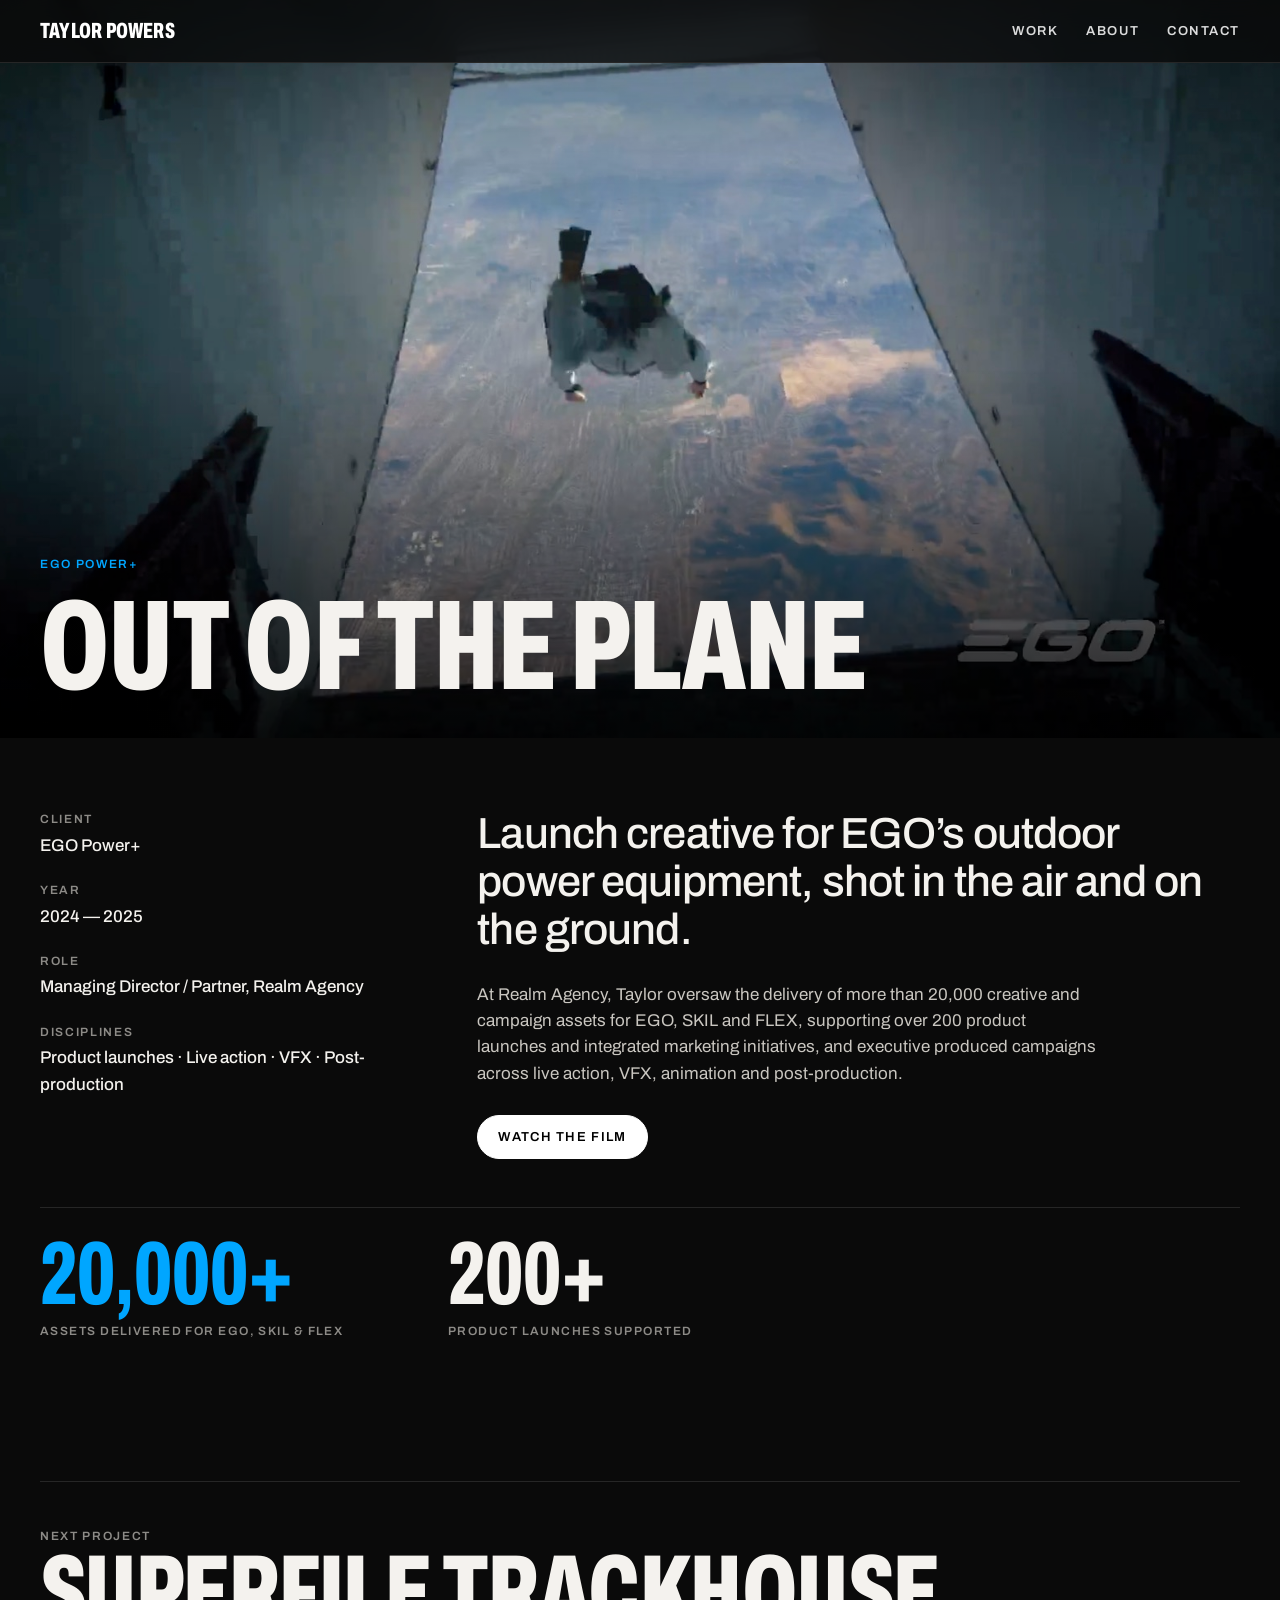
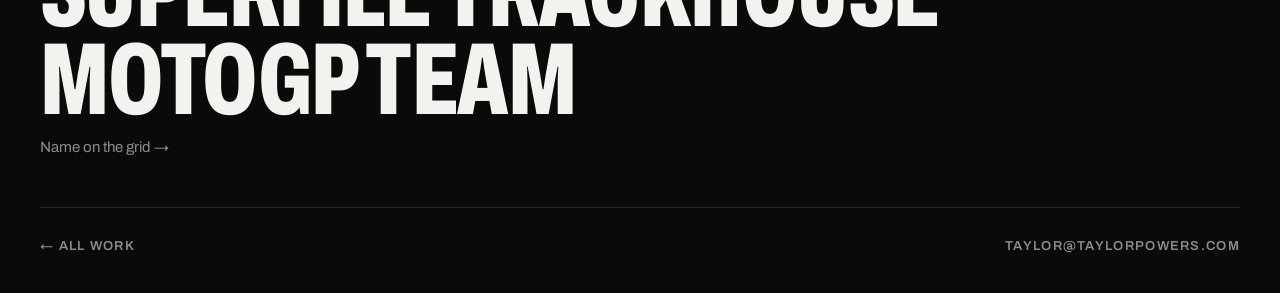
==== work/ego/index.html @ 2066bc78 "Case-study pages, logo wall, portrait, intro and share card" ====
<!doctype html>
<html lang="en">
<head>
<meta charset="utf-8">
<meta name="viewport" content="width=device-width, initial-scale=1, viewport-fit=cover">
<title>EGO Power+ — Out of the plane · Taylor Powers</title>
<meta name="description" content="Launch creative for EGO’s outdoor power equipment, shot in the air and on the ground.">
<meta property="og:title" content="EGO Power+ — Out of the plane">
<meta property="og:description" content="Launch creative for EGO’s outdoor power equipment, shot in the air and on the ground.">
<meta property="og:image" content="https://taylorpowers.com/assets/clips/ego.jpg">
<meta property="og:url" content="https://taylorpowers.com/work/ego/">
<meta name="twitter:card" content="summary_large_image">
<meta name="theme-color" content="#0a0a0a">
<link rel="icon" href="/assets/favicon.svg">
<link rel="preconnect" href="https://fonts.googleapis.com">
<link rel="preconnect" href="https://fonts.gstatic.com" crossorigin>
<link rel="stylesheet" href="https://fonts.googleapis.com/css2?family=Archivo:wdth,wght@62..125,100..900&display=swap">
<link rel="stylesheet" href="/assets/site.css?v=13">
</head>
<body class="case-page">
<header class="bar solid" id="bar">
  <a class="mark" href="/">Taylor Powers</a>
  <nav aria-label="Main"><a href="/#work">Work</a><a href="/#about">About</a><a href="/#contact">Contact</a></nav>
</header>
<main>
  <section class="case-hero">
    <video class="case-hero-media" autoplay muted loop playsinline poster="/assets/clips/ego.jpg" aria-hidden="true"><source src="/assets/clips/ego.mp4" type="video/mp4"></video>
    <div class="case-hero-shade" aria-hidden="true"></div>
    <div class="case-hero-copy">
      <p class="kick accent">EGO Power+</p>
      <h1 class="display">Out of the plane</h1>
    </div>
  </section>
  <section class="case-body">
    <dl class="case-meta">
      <div><dt>Client</dt><dd>EGO Power+</dd></div>
      <div><dt>Year</dt><dd>2024 — 2025</dd></div>
      <div><dt>Role</dt><dd>Managing Director / Partner, Realm Agency</dd></div>
      <div><dt>Disciplines</dt><dd>Product launches · Live action · VFX · Post-production</dd></div>
    </dl>
    <div class="case-text">
      <p class="lead">Launch creative for EGO’s outdoor power equipment, shot in the air and on the ground.</p>
      <p>At Realm Agency, Taylor oversaw the delivery of more than 20,000 creative and campaign assets for EGO, SKIL and FLEX, supporting over 200 product launches and integrated marketing initiatives, and executive produced campaigns across live action, VFX, animation and post-production.</p>
      <div class="case-actions"><button type="button" class="chip-btn solid" data-video="/assets/video/reel.mp4#t=4.4" data-title="EGO">Watch the film</button></div>
    </div>
    <dl class="figures case-figures"><div><dt>20,000+</dt><dd>Assets delivered for EGO, SKIL &amp; FLEX</dd></div><div><dt>200+</dt><dd>Product launches supported</dd></div></dl>
    
  </section>
  <a class="next" href="/work/superfile-trackhouse-motogp/">
    <span class="kick">Next project</span>
    <span class="display">SuperFile Trackhouse MotoGP Team</span>
    <span class="next-sub">Name on the grid →</span>
  </a>
</main>
<footer class="case-foot"><a href="/#work">← All work</a><a href="mailto:taylor@taylorpowers.com">taylor@taylorpowers.com</a></footer>
<dialog class="player" id="player" aria-label="Video">
  <div class="frame" id="playerFrame"></div>
  <div class="player-bar"><span id="playerTitle"></span><button type="button" id="playerClose">Close ✕</button></div>
</dialog>
<script src="/assets/site.js?v=13" defer></script>
</body>
</html>
---- assets/site.css ----
/* Taylor Powers. Cinematic and reel-first, like a production company: a full-screen reel, then the work as big moving tiles on near-black.
   Type is Archivo; display lines use its condensed width. Motion is limited to video, opacity and transform, with no scroll-driven effects. */
:root {
  --bg: #0a0a0a;
  --panel: #141414;
  --fg: #f4f2ee;
  --muted: #8d8b87;
  --line: #262626;
  --accent: #00a6ff;
  --font: "Archivo", "Helvetica Neue", Arial, sans-serif;
  --g: 20px;
  --ease: cubic-bezier(.2, .8, .2, 1);
  color-scheme: dark;
}
@media (min-width: 900px) { :root { --g: 40px; } }

* { box-sizing: border-box; }
html { scroll-behavior: smooth; -webkit-text-size-adjust: 100%; }
body { margin: 0; background: var(--bg); color: var(--fg); font: 400 17px/1.55 var(--font); font-stretch: 100%; -webkit-font-smoothing: antialiased; }
img, video { display: block; max-width: 100%; }
a { color: inherit; text-decoration: none; }
button { font: inherit; color: inherit; background: none; border: 0; padding: 0; cursor: pointer; text-align: left; }
:focus-visible { outline: 2px solid var(--accent); outline-offset: 3px; }
::selection { background: var(--accent); color: #000; }

.display { font-weight: 800; font-stretch: 62%; text-transform: uppercase; line-height: .86; letter-spacing: -.005em; margin: 0; }
.kick { margin: 0 0 18px; font-size: 12px; font-weight: 600; letter-spacing: .14em; text-transform: uppercase; color: var(--muted); }

/* Bar */
.bar { position: fixed; z-index: 20; inset: 0 0 auto; display: flex; justify-content: space-between; align-items: center; padding: 22px var(--g); color: #fff; transition: background .35s, padding .35s, border-color .35s; border-bottom: 1px solid transparent; }
.bar.solid { background: rgba(10,10,10,.82); backdrop-filter: blur(14px) saturate(1.3); -webkit-backdrop-filter: blur(14px) saturate(1.3); padding-block: 14px; border-color: var(--line); }
.mark { font-weight: 800; font-stretch: 62%; text-transform: uppercase; font-size: 22px; letter-spacing: .01em; }
.bar nav { display: flex; gap: 28px; font-size: 13px; font-weight: 600; letter-spacing: .12em; text-transform: uppercase; }
.bar nav a { opacity: .85; transition: opacity .2s; }
.bar nav a:hover { opacity: 1; }
@media (max-width: 520px) { .bar nav { gap: 16px; font-size: 12px; } }

/* Reel */
.reel { position: relative; height: 100vh; height: 100svh; min-height: 560px; overflow: hidden; background: #000; }
.reel-video { position: absolute; inset: 0; width: 100%; height: 100%; object-fit: cover; }
.reel-shade { position: absolute; inset: 0; background: linear-gradient(180deg, rgba(0,0,0,.45), rgba(0,0,0,0) 26%, rgba(0,0,0,0) 45%, rgba(0,0,0,.78)); }
.reel-copy { position: absolute; left: var(--g); right: var(--g); bottom: 34px; }
.reel .display { font-size: clamp(64px, 11.5vw, 210px); }
@media (max-width: 640px) { .reel .display { font-size: 15.2vw; } }
.line { display: block; overflow: hidden; }
.line > span { display: block; transform: translateY(102%); animation: up 1.1s var(--ease) forwards; }
.line:nth-child(2) > span { animation-delay: .08s; }
.line:nth-child(3) > span { animation-delay: .16s; color: var(--accent); text-shadow: 0 0 28px rgba(0, 166, 255, .55), 0 0 2px rgba(120, 210, 255, .6); }
@keyframes up { to { transform: none; } }
.reel-controls { display: flex; justify-content: space-between; align-items: center; gap: 18px; flex-wrap: wrap; margin-top: 26px; padding-top: 18px; border-top: 1px solid rgba(255,255,255,.25); opacity: 0; animation: fade .8s .6s ease forwards; }
@keyframes fade { to { opacity: 1; } }
.reel-who { margin: 0; font-size: 15px; color: rgba(255,255,255,.82); }
.reel-buttons { display: flex; gap: 10px; flex-wrap: wrap; }
.chip-btn { display: inline-flex; align-items: center; gap: 10px; height: 44px; padding: 0 20px; border: 1px solid rgba(255,255,255,.4); border-radius: 999px; font-size: 13px; font-weight: 600; letter-spacing: .1em; text-transform: uppercase; transition: background .25s, color .25s, border-color .25s; }
.chip-btn:hover { border-color: #fff; }
.chip-btn.solid { background: #fff; color: #000; border-color: #fff; }
.chip-btn.solid:hover { background: var(--accent); border-color: var(--accent); }
.bars { display: inline-flex; gap: 2px; align-items: flex-end; height: 12px; }
.bars i { width: 2px; height: 4px; background: currentColor; }
.chip-btn[aria-pressed="true"] .bars i { animation: eq .9s ease-in-out infinite alternate; }
.chip-btn[aria-pressed="true"] .bars i:nth-child(2) { animation-delay: .2s; }
.chip-btn[aria-pressed="true"] .bars i:nth-child(3) { animation-delay: .4s; }
@keyframes eq { from { height: 3px; } to { height: 12px; } }
.reel-progress { position: absolute; left: 0; right: 0; bottom: 0; height: 3px; background: rgba(255,255,255,.12); }
.reel-progress i { display: block; height: 100%; background: var(--accent); transform-origin: left; transform: scaleX(0); }

/* Work */
.work { padding: 120px var(--g) 40px; }
.work-head { display: flex; justify-content: space-between; align-items: end; gap: 24px; flex-wrap: wrap; margin-bottom: 48px; }
.display.sm { font-size: clamp(56px, 9vw, 150px); }
.work-head p { margin: 0; max-width: 34ch; color: var(--muted); }
.grid { display: grid; grid-template-columns: repeat(2, minmax(0, 1fr)); gap: 64px 24px; }
.tile.wide { grid-column: 1 / -1; }
.media { position: relative; display: block; width: 100%; aspect-ratio: 16 / 9; overflow: hidden; background: var(--panel); border-radius: 6px; isolation: isolate; }
.tile.wide .media { aspect-ratio: 21 / 9; }
.media img, .media video { position: absolute; inset: 0; width: 100%; height: 100%; object-fit: cover; }
.media img { transition: transform 1.2s var(--ease), opacity .4s; }
.media video { opacity: 0; transition: opacity .4s; }
.media.playing video { opacity: 1; }
.media:hover img { transform: scale(1.04); }
.media.light { background: #fff; }
.media.light img { object-fit: contain; padding: 4% 8%; }
.go { position: absolute; z-index: 2; left: 16px; bottom: 16px; padding: 9px 14px; border-radius: 999px; background: rgba(0,0,0,.55); backdrop-filter: blur(10px); -webkit-backdrop-filter: blur(10px); color: #fff; font-size: 12px; font-weight: 600; letter-spacing: .1em; text-transform: uppercase; opacity: 0; transform: translateY(6px); transition: opacity .3s, transform .3s var(--ease); }
.media:hover .go, .media:focus-visible .go { opacity: 1; transform: none; }
@media (hover: none) { .go { opacity: 1; transform: none; } }
.meta { display: flex; justify-content: space-between; gap: 16px; margin-top: 18px; font-size: 12px; font-weight: 600; letter-spacing: .12em; text-transform: uppercase; color: var(--muted); }
.meta .client { color: var(--accent); }
.tile h3 { margin: 10px 0 8px; font-weight: 800; font-stretch: 62%; text-transform: uppercase; font-size: clamp(34px, 3.6vw, 56px); line-height: .9; }
.tile p { margin: 0; color: var(--muted); max-width: 52ch; }
@media (max-width: 760px) { .grid { grid-template-columns: minmax(0, 1fr); gap: 56px; } .tile.wide .media { aspect-ratio: 16 / 9; } }

/* Partners: a monochrome logo wall */
.partners { padding: 120px var(--g) 0; }
.logos { list-style: none; margin: 0; padding: 0; display: grid; grid-template-columns: repeat(7, minmax(0, 1fr)); gap: 1px; background: var(--line); border: 1px solid var(--line); }
.logos li { display: grid; place-items: center; height: 132px; padding: 0 14%; background: var(--bg); transition: background .3s; }
.logos li:hover { background: var(--panel); }
.logos img { width: auto; height: auto; max-width: 100%; max-height: 34px; object-fit: contain; opacity: .78; transition: opacity .3s; }
.logos img.tall { max-height: 58px; }
.logos img.round { max-height: 46px; }
.logos img.sq { max-height: 74px; }
.logos li:hover img { opacity: 1; }
.logos img.mono { filter: brightness(0) invert(1); }
.logos img.inv { filter: grayscale(1) invert(1) contrast(1.15); }
.logos li.more { place-items: center start; padding: 0 18px; font-size: 13px; line-height: 1.45; color: var(--muted); }
.logos li.more b { display: block; color: var(--fg); font-weight: 600; letter-spacing: .1em; text-transform: uppercase; font-size: 11px; margin-bottom: 4px; }
@media (max-width: 1000px) { .logos { grid-template-columns: repeat(4, minmax(0, 1fr)); } .logos li.more { grid-column: span 2; } }
@media (max-width: 560px) { .logos { grid-template-columns: repeat(3, minmax(0, 1fr)); } .logos li { height: 100px; } .logos li.more { grid-column: span 2; } }
@media (max-width: 1000px) { .logos { grid-template-columns: repeat(4, minmax(0, 1fr)); } }
@media (max-width: 560px) { .logos { grid-template-columns: repeat(3, minmax(0, 1fr)); } }

/* About */
.about { padding: 140px var(--g) 0; display: grid; gap: 80px; }
.about-main { display: grid; grid-template-columns: minmax(0, 5fr) minmax(0, 7fr); gap: 56px; align-items: end; }
.portrait { margin: 0; aspect-ratio: 4 / 5; overflow: hidden; border-radius: 6px; background: #fff; }
.portrait img { width: 100%; height: 100%; object-fit: cover; object-position: 50% 30%; }
@media (max-width: 860px) { .about-main { grid-template-columns: minmax(0, 1fr); gap: 32px; } .portrait { max-width: 420px; } }
.lead { margin: 0 0 36px; font-size: clamp(28px, 3.4vw, 52px); line-height: 1.1; letter-spacing: -.02em; font-weight: 500; }
.cols { display: grid; grid-template-columns: minmax(0, 1fr); gap: 18px; color: #c9c6c0; max-width: 64ch; }
.cols p { margin: 0; }

.figures { margin: 0; display: grid; grid-template-columns: repeat(3, minmax(0, 1fr)); gap: 40px 24px; border-top: 1px solid var(--line); padding-top: 28px; }
.figures dt { font-weight: 800; font-stretch: 62%; font-size: clamp(56px, 7vw, 120px); line-height: .85; }
.figures div:nth-child(1) dt { color: var(--accent); }
.figures dd { margin: 10px 0 0; font-size: 12px; font-weight: 600; letter-spacing: .12em; text-transform: uppercase; color: var(--muted); }
@media (max-width: 760px) { .figures { grid-template-columns: repeat(2, minmax(0, 1fr)); row-gap: 36px; } }
.two { display: grid; grid-template-columns: minmax(0, 1fr) minmax(0, 1.4fr); gap: 48px; }
@media (max-width: 860px) { .two { grid-template-columns: minmax(0, 1fr); } }
.list { list-style: none; margin: 0; padding: 0; border-top: 1px solid var(--line); }
.list li { padding: 14px 0; border-bottom: 1px solid var(--line); font-weight: 500; }
.exp li { display: grid; grid-template-columns: minmax(0, 1fr) minmax(0, 1.3fr) auto; gap: 16px; align-items: baseline; }
.exp span { color: var(--muted); }
.exp em { font-style: normal; color: var(--muted); font-size: 14px; font-variant-numeric: tabular-nums; }
@media (max-width: 520px) { .exp li { grid-template-columns: minmax(0, 1fr) auto; } .exp span { grid-column: 1; grid-row: 2; } .exp em { grid-row: 1 / span 2; grid-column: 2; } }
.films ul { list-style: none; margin: 0; padding: 0; display: flex; flex-wrap: wrap; gap: 6px 0; font-size: clamp(22px, 2.4vw, 34px); line-height: 1.25; letter-spacing: -.01em; }
.films li:not(:last-child)::after { content: "·"; margin: 0 .45em; color: #444; }
.films button { border-bottom: 1px solid #444; transition: border-color .2s, color .2s; }
.films button:hover { color: var(--accent); border-color: var(--accent); }
.films span { color: var(--muted); }
.films small { margin-left: .5em; font-size: 12px; font-weight: 600; letter-spacing: .12em; text-transform: uppercase; color: var(--accent); vertical-align: middle; }
.pillars { display: grid; grid-template-columns: repeat(4, minmax(0, 1fr)); gap: 24px; }
.pillars div { border-top: 1px solid var(--line); padding-top: 18px; }
.pillars h3 { margin: 0 0 10px; font-weight: 800; font-stretch: 62%; text-transform: uppercase; font-size: clamp(26px, 2.2vw, 34px); line-height: .95; }
.pillars p { margin: 0; color: var(--muted); font-size: 15px; }
@media (max-width: 960px) { .pillars { grid-template-columns: repeat(2, minmax(0, 1fr)); } }
@media (max-width: 560px) { .pillars { grid-template-columns: minmax(0, 1fr); } }

/* Contact */
.contact { padding: 160px var(--g) 36px; }
.email { display: block; font-size: clamp(40px, 8.6vw, 168px); overflow-wrap: anywhere; transition: color .3s; text-transform: none; }
.email:hover { color: var(--accent); }
.contact-row { display: flex; justify-content: space-between; gap: 16px; flex-wrap: wrap; margin-top: 64px; padding-top: 18px; border-top: 1px solid var(--line); font-size: 13px; font-weight: 600; letter-spacing: .1em; text-transform: uppercase; color: var(--muted); }
.contact-row a:hover { color: var(--fg); }

/* Player */
.player { width: min(1280px, 94vw); padding: 0; border: 0; background: transparent; color: #fff; overflow: visible; }
.player::backdrop { background: rgba(0,0,0,.92); }
.player .frame { aspect-ratio: 16 / 9; background: #000; border-radius: 6px; overflow: hidden; }
.player iframe, .player video { width: 100%; height: 100%; border: 0; display: block; }
.player-bar { display: flex; justify-content: space-between; gap: 16px; padding-top: 14px; font-size: 13px; font-weight: 600; letter-spacing: .1em; text-transform: uppercase; }

/* Quiet fade-in for tiles */
.js .tile { opacity: 0; transform: translateY(24px); transition: opacity .9s ease, transform .9s var(--ease); }
.js .tile.in { opacity: 1; transform: none; }

/* Intro: the name, a line, then the reel. Once per visit. */
.intro { position: fixed; inset: 0; z-index: 50; display: grid; place-items: center; background: #000; transition: opacity .6s ease, visibility .6s; }
.intro.done { opacity: 0; visibility: hidden; }
.intro-name { font-weight: 800; font-stretch: 62%; text-transform: uppercase; font-size: clamp(48px, 9vw, 150px); line-height: .9; overflow: hidden; display: flex; gap: .22em; }
.intro-name > span { display: block; transform: translateY(105%); animation: up .9s var(--ease) forwards; }
.intro-name > span + span { animation-delay: .08s; color: var(--accent); }
.intro-line { position: absolute; left: 0; bottom: 0; height: 3px; width: 100%; background: var(--accent); transform-origin: left; transform: scaleX(0); animation: grow 1.1s .1s var(--ease) forwards; }
@keyframes grow { to { transform: scaleX(1); } }
.no-intro .intro { display: none; }

/* Case-study pages */
.case-page .bar { position: fixed; }
.case-hero { position: relative; height: 82vh; height: 82svh; min-height: 480px; overflow: hidden; background: #000; }
.case-hero-media { position: absolute; inset: 0; width: 100%; height: 100%; object-fit: cover; }
.case-hero-media.light { object-fit: contain; background: #fff; padding: 9vh 10vw 30vh; }
.light-hero .case-hero-shade { background: linear-gradient(180deg, rgba(0,0,0,0) 60%, #0a0a0a 76%); }
.case-hero-shade { position: absolute; inset: 0; background: linear-gradient(180deg, rgba(0,0,0,.4), rgba(0,0,0,0) 30%, rgba(0,0,0,0) 50%, rgba(0,0,0,.8)); }
.case-hero-copy { position: absolute; left: var(--g); right: var(--g); bottom: 36px; }
.case-hero .display { font-size: clamp(56px, 10vw, 180px); }
.kick.accent { color: var(--accent); }
.case-body { padding: 72px var(--g) 0; display: grid; grid-template-columns: minmax(0, 4fr) minmax(0, 8fr); gap: 48px 56px; }
.case-meta { margin: 0; display: grid; gap: 22px; align-content: start; }
.case-meta dt { font-size: 12px; font-weight: 600; letter-spacing: .14em; text-transform: uppercase; color: var(--muted); }
.case-meta dd { margin: 4px 0 0; font-weight: 500; }
.case-text .lead { margin-bottom: 28px; }
.case-text p:not(.lead) { color: #c9c6c0; max-width: 62ch; margin: 0 0 1em; }
.case-actions { display: flex; gap: 10px; flex-wrap: wrap; margin-top: 28px; }
.case-actions .chip-btn { color: var(--fg); }
.case-actions .chip-btn.solid { color: #000; }
.case-figures { grid-column: 1 / -1; grid-template-columns: repeat(3, minmax(0, 1fr)); }
.case-gallery { grid-column: 1 / -1; display: grid; grid-template-columns: repeat(2, minmax(0, 1fr)); gap: 24px; }
.case-gallery figure { margin: 0; aspect-ratio: 3 / 2; overflow: hidden; border-radius: 6px; background: var(--panel); }
.case-gallery figure.light { background: #fff; }
.case-gallery img { width: 100%; height: 100%; object-fit: cover; }
.case-gallery figure.light img { object-fit: contain; padding: 6%; }
@media (max-width: 860px) { .case-body { grid-template-columns: minmax(0, 1fr); } .case-figures { grid-template-columns: repeat(2, minmax(0, 1fr)); } .case-gallery { grid-template-columns: minmax(0, 1fr); } }
.next { display: block; margin: 140px var(--g) 0; padding: 40px 0 48px; border-top: 1px solid var(--line); border-bottom: 1px solid var(--line); }
.next .display { display: block; font-size: clamp(48px, 8vw, 140px); transition: color .3s; }
.next:hover .display { color: var(--accent); }
.next-sub { display: block; margin-top: 12px; color: var(--muted); font-size: 15px; }
.case-foot { display: flex; justify-content: space-between; gap: 16px; flex-wrap: wrap; padding: 28px var(--g) 36px; font-size: 13px; font-weight: 600; letter-spacing: .1em; text-transform: uppercase; color: var(--muted); }
.case-foot a:hover { color: var(--fg); }

@media (prefers-reduced-motion: reduce) {
  html { scroll-behavior: auto; }
  *, *::before, *::after { animation: none !important; transition: none !important; }
  .line > span { transform: none; }
  .reel-controls { opacity: 1; }
  .js .tile { opacity: 1; transform: none; }
  .intro { display: none; }
}
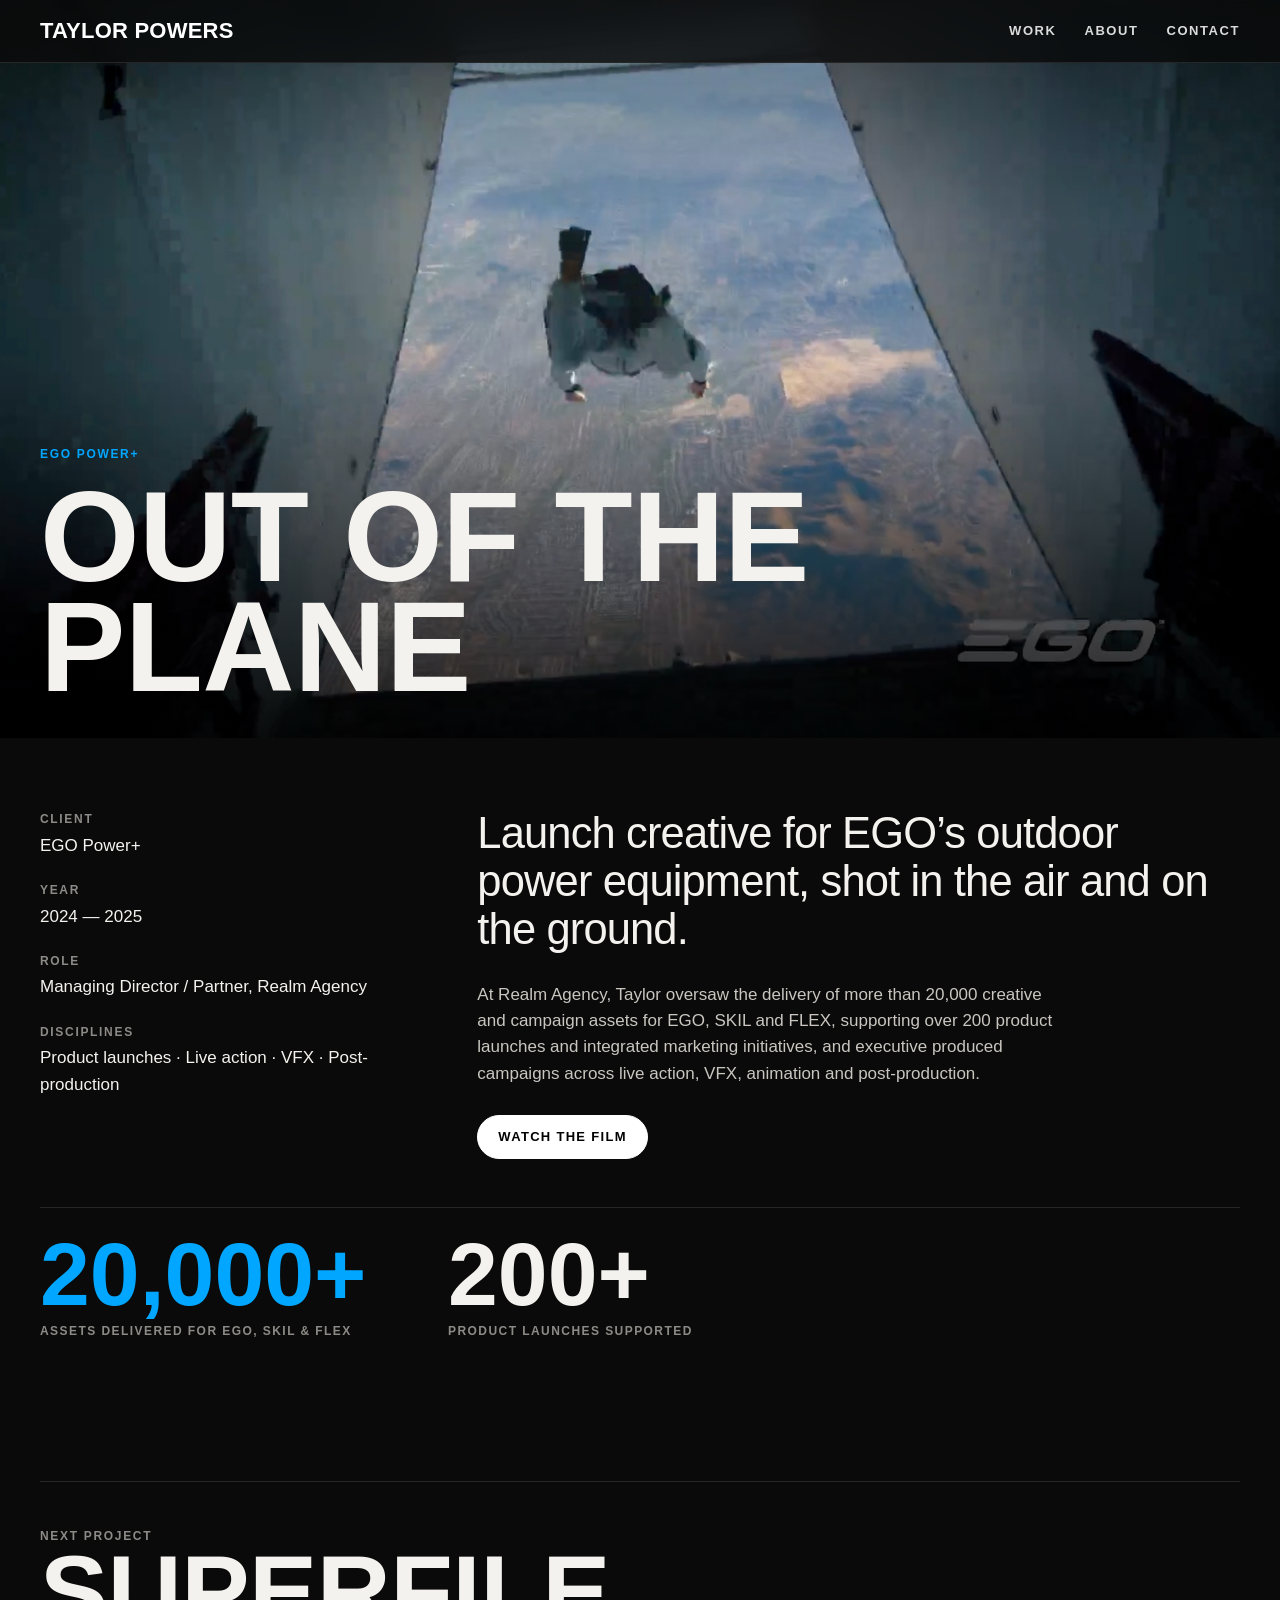
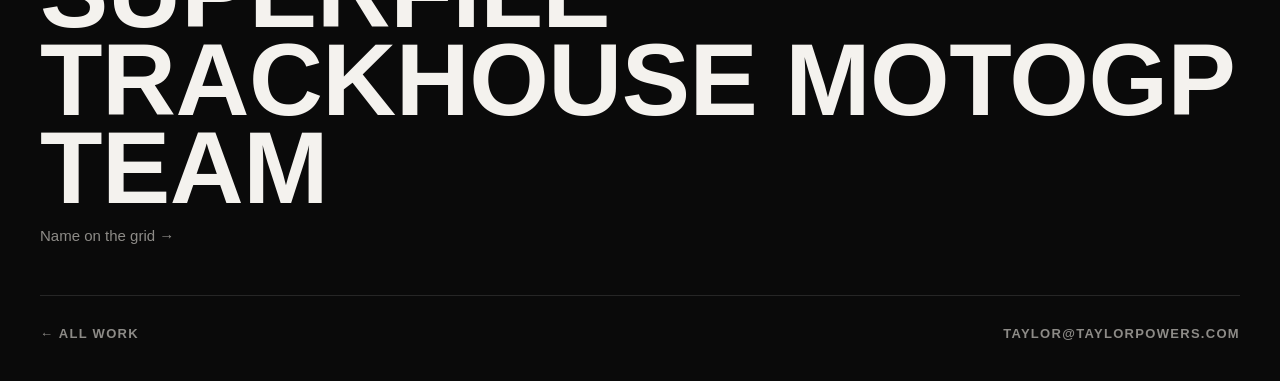
==== commit 61e81f81: "Content-Security-Policy and referrer policy on every page GitHub Pages can't send response headers, " ====
--- a/work/ego/index.html
+++ b/work/ego/index.html
@@ -3,6 +3,8 @@
 <head>
 <meta charset="utf-8">
 <meta name="viewport" content="width=device-width, initial-scale=1, viewport-fit=cover">
+<meta http-equiv="Content-Security-Policy" content="default-src 'self'; script-src 'self'; style-src 'self' https://fonts.googleapis.com; font-src https://fonts.gstatic.com; img-src 'self' data:; media-src 'self'; frame-src https://player.vimeo.com https://www.youtube-nocookie.com; connect-src 'self'; object-src 'none'; base-uri 'self'; form-action 'self'; upgrade-insecure-requests">
+<meta name="referrer" content="strict-origin-when-cross-origin">
 <title>EGO Power+ — Out of the plane · Taylor Powers</title>
 <meta name="description" content="Launch creative for EGO’s outdoor power equipment, shot in the air and on the ground.">
 <meta property="og:title" content="EGO Power+ — Out of the plane">
@@ -15,7 +17,7 @@
 <link rel="preconnect" href="https://fonts.googleapis.com">
 <link rel="preconnect" href="https://fonts.gstatic.com" crossorigin>
 <link rel="stylesheet" href="https://fonts.googleapis.com/css2?family=Archivo:wdth,wght@62..125,100..900&display=swap">
-<link rel="stylesheet" href="/assets/site.css?v=13">
+<link rel="stylesheet" href="/assets/site.css?v=14">
 </head>
 <body class="case-page">
 <header class="bar solid" id="bar">
@@ -57,6 +59,6 @@
   <div class="frame" id="playerFrame"></div>
   <div class="player-bar"><span id="playerTitle"></span><button type="button" id="playerClose">Close ✕</button></div>
 </dialog>
-<script src="/assets/site.js?v=13" defer></script>
+<script src="/assets/site.js?v=14" defer></script>
 </body>
 </html>
--- a/assets/site.css
+++ b/assets/site.css
@@ -177,7 +177,9 @@
 .case-hero { position: relative; height: 82vh; height: 82svh; min-height: 480px; overflow: hidden; background: #000; }
 .case-hero-media { position: absolute; inset: 0; width: 100%; height: 100%; object-fit: cover; }
 .case-hero-media.light { object-fit: contain; background: #fff; padding: 9vh 10vw 30vh; }
-.light-hero .case-hero-shade { background: linear-gradient(180deg, rgba(0,0,0,0) 60%, #0a0a0a 76%); }
+.light-hero .case-hero-vimeo { position: absolute; top: 50%; left: 50%; width: max(100%, 177.78vh); height: max(100%, 56.25vw); transform: translate(-50%, -50%); border: 0; pointer-events: none; opacity: 0; transition: opacity .8s ease; }
+.case-hero-vimeo.on { opacity: 1; }
+.case-hero-shade { background: linear-gradient(180deg, rgba(0,0,0,0) 60%, #0a0a0a 76%); }
 .case-hero-shade { position: absolute; inset: 0; background: linear-gradient(180deg, rgba(0,0,0,.4), rgba(0,0,0,0) 30%, rgba(0,0,0,0) 50%, rgba(0,0,0,.8)); }
 .case-hero-copy { position: absolute; left: var(--g); right: var(--g); bottom: 36px; }
 .case-hero .display { font-size: clamp(56px, 10vw, 180px); }
